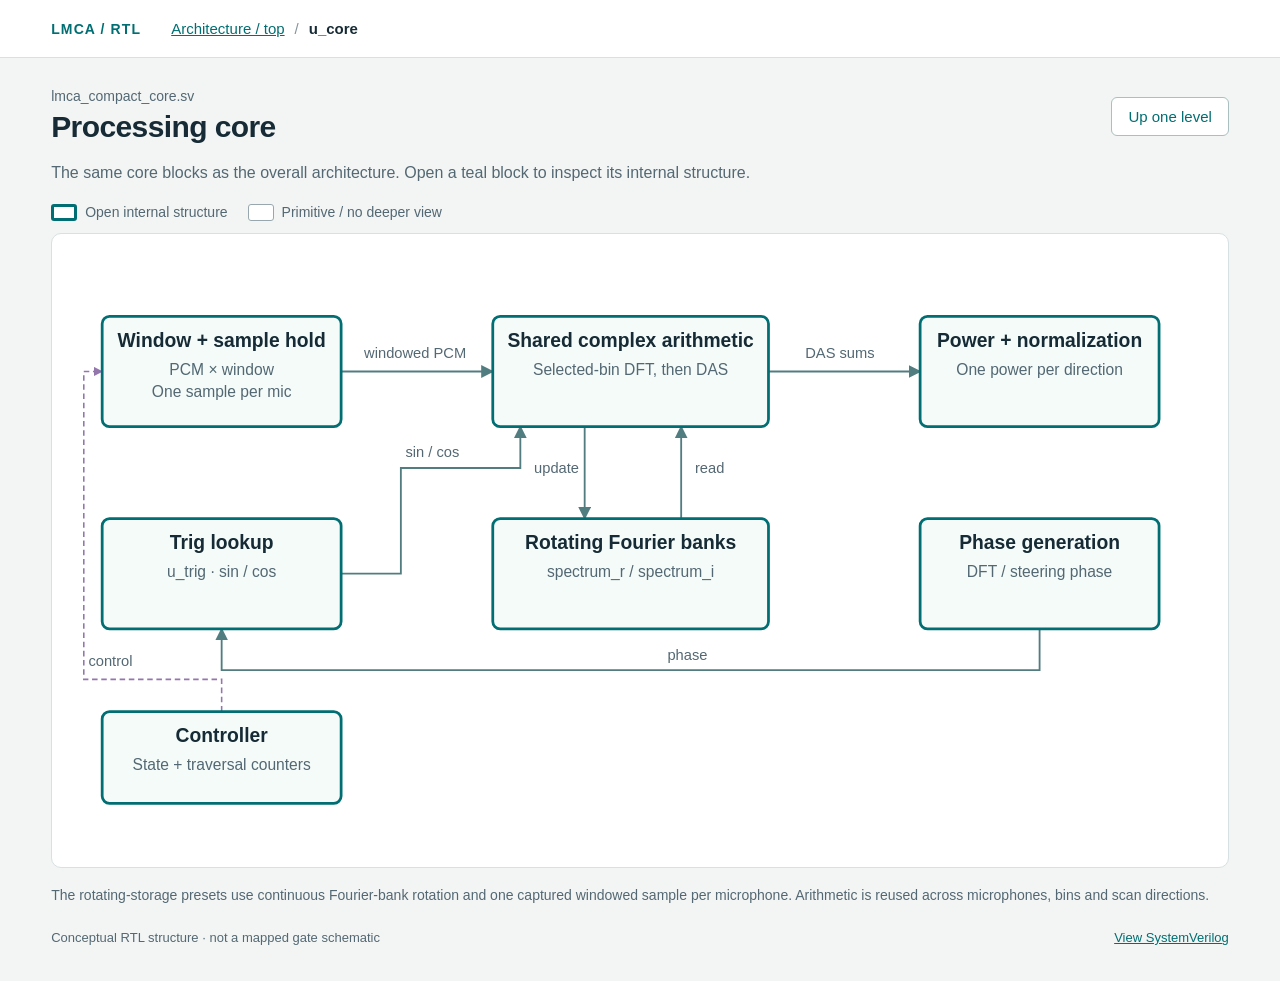
==== schematic.html @ 146de3fe "Add navigable RTL architecture hierarchy" ====
<!doctype html>
<html lang="en">
<head>
<meta charset="utf-8"><meta name="viewport" content="width=device-width,initial-scale=1">
<title>LMCA · RTL schematic</title>
<link rel="stylesheet" href="schematic.css?v=1">
<script src="schematic.js?v=1" defer></script>
</head>
<body>
<header><a class="brand" href="index.html#architecture">LMCA / RTL</a><nav id="breadcrumbs" aria-label="Schematic hierarchy"></nav></header>
<main>
<div class="schematic-heading"><div><p class="scope" id="scope"></p><h1 id="title">RTL schematic</h1></div><a id="up" class="up" href="index.html#architecture">Up one level</a></div>
<p id="summary" class="summary"></p>
<div class="legend"><span><i class="expandable"></i>Open internal structure</span><span><i class="leaf"></i>Primitive / no deeper view</span></div>
<div id="drawing" class="drawing" role="region" aria-label="Block schematic; scroll horizontally on small screens" tabindex="0"></div>
<p id="caption" class="caption"></p>
<footer><span>Conceptual RTL structure · not a mapped gate schematic</span><a id="source" href="index.html#architecture">View SystemVerilog</a></footer>
<noscript><p>This schematic needs JavaScript. <a href="index.html#architecture">Return to the architecture diagram.</a></p></noscript>
</main>
</body></html>
---- schematic.css ----
:root{color-scheme:light;--ink:#162b35;--muted:#536873;--line:#d7e0e3;--accent:#006e72}
*{box-sizing:border-box}body{margin:0;background:#f3f5f4;color:var(--ink);font-family:Segoe UI,Arial,sans-serif}
a{color:var(--accent)}a:focus-visible{outline:3px solid #e39a34;outline-offset:4px}
header{background:white;border-bottom:1px solid var(--line);padding:20px 4vw;display:flex;flex-wrap:wrap;gap:20px 30px;align-items:center}
.brand{font-weight:750;text-decoration:none;letter-spacing:.08em;font-size:14px}
nav{display:flex;flex-wrap:wrap;align-items:center;gap:10px;font-size:15px}nav span[aria-current]{font-weight:650}nav .separator{color:#83959b}
main{max-width:1480px;margin:auto;padding:30px 4vw 36px}.schematic-heading{display:flex;align-items:center;justify-content:space-between;gap:20px}
.scope{font-size:14px;color:var(--muted);margin:0 0 6px}h1{font-size:30px;margin:0;letter-spacing:-.6px}.up{border:1px solid #a9bfc0;border-radius:6px;background:white;padding:10px 16px;text-decoration:none;white-space:nowrap;font-size:15px}
.summary{max-width:1000px;font-size:16px;line-height:1.6;margin:16px 0;color:var(--muted)}
.legend{display:flex;flex-wrap:wrap;gap:20px;font-size:14px;color:var(--muted);margin:18px 0 12px}.legend span{display:flex;align-items:center;gap:8px}.legend i{display:inline-block;width:26px;height:17px;border-radius:3px;background:white}.legend .expandable{border:3px solid var(--accent)}.legend .leaf{border:1px solid #98a7af}
.drawing{border:1px solid var(--line);border-radius:10px;background:white;padding:18px;overflow-x:auto}.drawing svg{display:block;width:100%;min-width:850px;height:auto}
.caption{font-size:14px;line-height:1.6;color:var(--muted);margin:16px 0}footer{display:flex;justify-content:space-between;gap:16px;flex-wrap:wrap;font-size:13px;color:var(--muted);margin-top:24px}
@media(max-width:700px){header{padding:16px}main{padding:24px 16px}.schematic-heading{align-items:flex-start}h1{font-size:25px}.up{font-size:14px;padding:8px 10px}.drawing{padding:8px}.drawing svg{min-width:900px}}
@media print{.up,.legend{display:none}main{padding:10px}.drawing{overflow:visible}.drawing svg{min-width:0}footer{font-size:11px}}
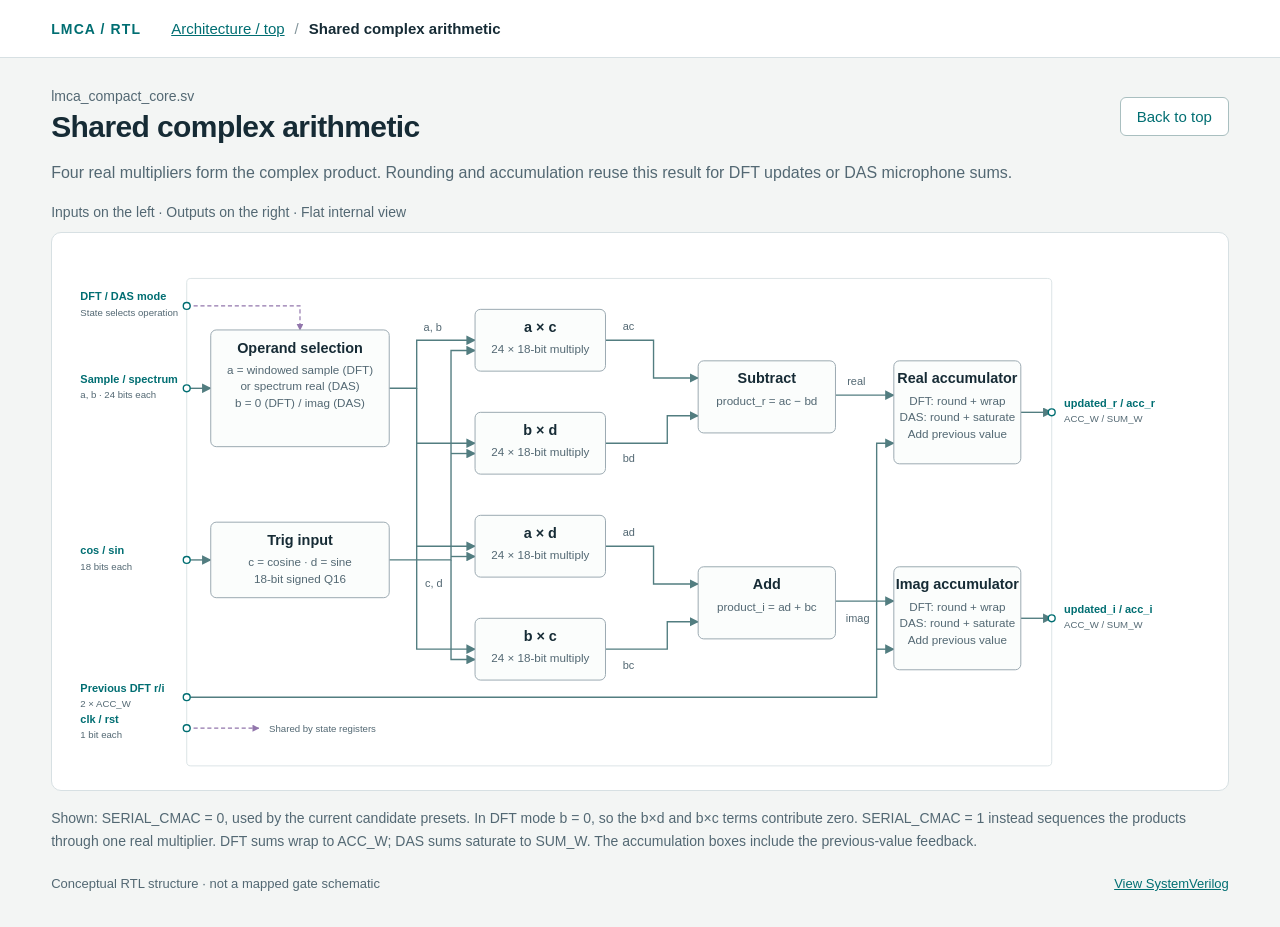
==== commit 49a2946b: "Flatten internal RTL views and add connected signal pins" ====
--- a/schematic.html
+++ b/schematic.html
@@ -3,15 +3,15 @@
 <head>
 <meta charset="utf-8"><meta name="viewport" content="width=device-width,initial-scale=1">
 <title>LMCA · RTL schematic</title>
-<link rel="stylesheet" href="schematic.css?v=1">
-<script src="schematic.js?v=1" defer></script>
+<link rel="stylesheet" href="schematic.css?v=2">
+<script src="schematic.js?v=3" defer></script>
 </head>
 <body>
 <header><a class="brand" href="index.html#architecture">LMCA / RTL</a><nav id="breadcrumbs" aria-label="Schematic hierarchy"></nav></header>
 <main>
-<div class="schematic-heading"><div><p class="scope" id="scope"></p><h1 id="title">RTL schematic</h1></div><a id="up" class="up" href="index.html#architecture">Up one level</a></div>
+<div class="schematic-heading"><div><p class="scope" id="scope"></p><h1 id="title">RTL schematic</h1></div><a id="up" class="up" href="index.html#architecture">Back to top</a></div>
 <p id="summary" class="summary"></p>
-<div class="legend"><span><i class="expandable"></i>Open internal structure</span><span><i class="leaf"></i>Primitive / no deeper view</span></div>
+<p class="legend">Inputs on the left · Outputs on the right · Flat internal view</p>
 <div id="drawing" class="drawing" role="region" aria-label="Block schematic; scroll horizontally on small screens" tabindex="0"></div>
 <p id="caption" class="caption"></p>
 <footer><span>Conceptual RTL structure · not a mapped gate schematic</span><a id="source" href="index.html#architecture">View SystemVerilog</a></footer>
--- a/schematic.css
+++ b/schematic.css
@@ -8,7 +8,7 @@
 .scope{font-size:14px;color:var(--muted);margin:0 0 6px}h1{font-size:30px;margin:0;letter-spacing:-.6px}.up{border:1px solid #a9bfc0;border-radius:6px;background:white;padding:10px 16px;text-decoration:none;white-space:nowrap;font-size:15px}
 .summary{max-width:1000px;font-size:16px;line-height:1.6;margin:16px 0;color:var(--muted)}
 .legend{display:flex;flex-wrap:wrap;gap:20px;font-size:14px;color:var(--muted);margin:18px 0 12px}.legend span{display:flex;align-items:center;gap:8px}.legend i{display:inline-block;width:26px;height:17px;border-radius:3px;background:white}.legend .expandable{border:3px solid var(--accent)}.legend .leaf{border:1px solid #98a7af}
-.drawing{border:1px solid var(--line);border-radius:10px;background:white;padding:18px;overflow-x:auto}.drawing svg{display:block;width:100%;min-width:850px;height:auto}
+.drawing{border:1px solid var(--line);border-radius:10px;background:white;padding:18px;overflow-x:auto}.drawing svg{display:block;width:100%;min-width:1120px;height:auto}
 .caption{font-size:14px;line-height:1.6;color:var(--muted);margin:16px 0}footer{display:flex;justify-content:space-between;gap:16px;flex-wrap:wrap;font-size:13px;color:var(--muted);margin-top:24px}
-@media(max-width:700px){header{padding:16px}main{padding:24px 16px}.schematic-heading{align-items:flex-start}h1{font-size:25px}.up{font-size:14px;padding:8px 10px}.drawing{padding:8px}.drawing svg{min-width:900px}}
+@media(max-width:700px){header{padding:16px}main{padding:24px 16px}.schematic-heading{align-items:flex-start}h1{font-size:25px}.up{font-size:14px;padding:8px 10px}.drawing{padding:8px}.drawing svg{min-width:1120px}}
 @media print{.up,.legend{display:none}main{padding:10px}.drawing{overflow:visible}.drawing svg{min-width:0}footer{font-size:11px}}
